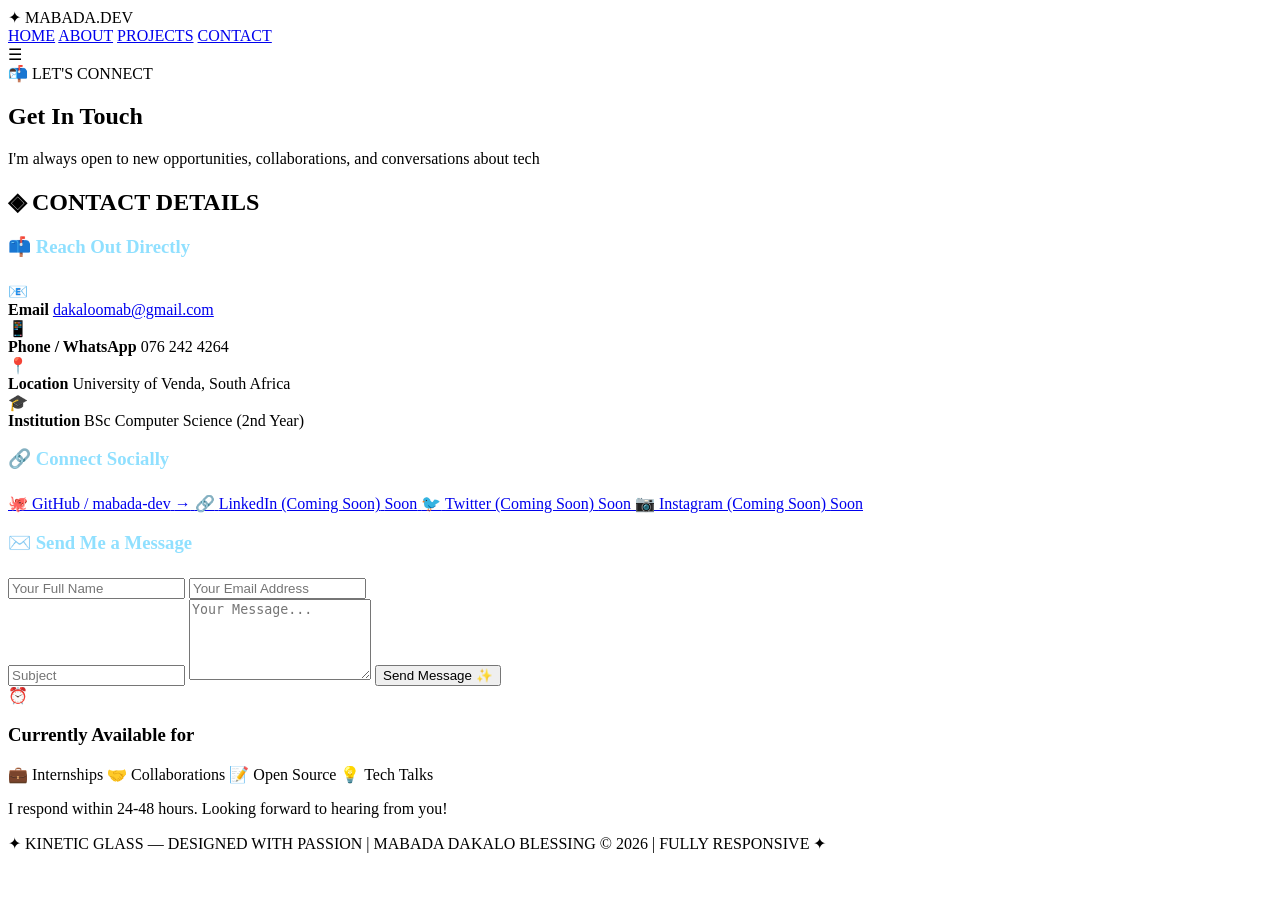
==== contact.html @ 3f31da8a "Add files via upload" ====
<!DOCTYPE html>
<html lang="en">
<head>
  <meta charset="UTF-8">
  <meta name="viewport" content="width=device-width, initial-scale=1.0, user-scalable=yes">
  <title>Mabada Dakalo | Contact</title>
  <link rel="stylesheet" href="css/style.css">
  <link href="https://fonts.googleapis.com/css2?family=Plus+Jakarta+Sans:wght@300;400;500;600;700;800&family=Inter:wght@300;400;500;600;700&display=swap" rel="stylesheet">
</head>
<body>
  <div class="orb orb1"></div>
  <div class="orb orb2"></div>
  <div class="orb orb3"></div>

  <div class="container">
    <nav>
      <div class="logo">✦ MABADA.DEV</div>
      <div class="nav-links">
        <a href="index.html">HOME</a>
        <a href="about.html">ABOUT</a>
        <a href="projects.html">PROJECTS</a>
        <a href="contact.html" class="active">CONTACT</a>
      </div>
      <div class="menu-toggle" id="menuToggle">☰</div>
    </nav>

    <!-- Contact Hero - No Image Slider -->
    <section>
      <div class="glass-panel contact-hero no-slider">
        <div class="contact-hero-text full-width">
          <div class="greeting-badge">📬 LET'S CONNECT</div>
          <h1>Get In <span class="gradient-text">Touch</span></h1>
          <p>I'm always open to new opportunities, collaborations, and conversations about tech</p>
        </div>
      </div>
    </section>

    <!-- Contact Information -->
    <section>
      <h2 class="section-title">◈ CONTACT DETAILS</h2>
      <div class="contact-grid glass-panel">
        <div class="contact-info-card">
          <h3 style="color:#90e0ff; margin-bottom: 1.5rem;">📫 Reach Out Directly</h3>
          
          <div class="contact-detail-item">
            <div class="contact-icon">📧</div>
            <div>
              <strong>Email</strong>
              <a href="mailto:dakaloomab@gmail.com" class="contact-value">dakaloomab@gmail.com</a>
            </div>
          </div>
          
          <div class="contact-detail-item">
            <div class="contact-icon">📱</div>
            <div>
              <strong>Phone / WhatsApp</strong>
              <span class="contact-value">076 242 4264</span>
            </div>
          </div>
          
          <div class="contact-detail-item">
            <div class="contact-icon">📍</div>
            <div>
              <strong>Location</strong>
              <span class="contact-value">University of Venda, South Africa</span>
            </div>
          </div>
          
          <div class="contact-detail-item">
            <div class="contact-icon">🎓</div>
            <div>
              <strong>Institution</strong>
              <span class="contact-value">BSc Computer Science (2nd Year)</span>
            </div>
          </div>
        </div>

        <div class="social-card">
          <h3 style="color:#90e0ff; margin-bottom: 1.5rem;">🔗 Connect Socially</h3>
          <div class="social-links-list">
            <a href="https://github.com/mabada-dev" class="social-link" target="_blank">
              <span class="social-icon">🐙</span>
              <span>GitHub / mabada-dev</span>
              <span class="arrow">→</span>
            </a>
            <a href="#" class="social-link coming-soon">
              <span class="social-icon">🔗</span>
              <span>LinkedIn (Coming Soon)</span>
              <span class="soon-badge">Soon</span>
            </a>
            <a href="#" class="social-link coming-soon">
              <span class="social-icon">🐦</span>
              <span>Twitter (Coming Soon)</span>
              <span class="soon-badge">Soon</span>
            </a>
            <a href="#" class="social-link coming-soon">
              <span class="social-icon">📷</span>
              <span>Instagram (Coming Soon)</span>
              <span class="soon-badge">Soon</span>
            </a>
          </div>
        </div>
      </div>
    </section>

    <!-- Contact Form -->
    <div class="glass-panel form-container">
      <h3 style="color:#90e0ff; margin-bottom: 1.5rem;">✉️ Send Me a Message</h3>
      <form id="contactForm" class="contact-form">
        <div class="form-row">
          <input type="text" id="formName" placeholder="Your Full Name" required>
          <input type="email" id="formEmail" placeholder="Your Email Address" required>
        </div>
        <input type="text" id="formSubject" placeholder="Subject">
        <textarea id="formMessage" rows="5" placeholder="Your Message..."></textarea>
        <button type="submit" class="submit-btn">Send Message ✨</button>
      </form>
      <div id="formStatus" class="form-status"></div>
    </div>

    <!-- Availability Section -->
    <div class="glass-panel availability-card">
      <div class="availability-icon">⏰</div>
      <h3>Currently Available for</h3>
      <div class="availability-tags">
        <span>💼 Internships</span>
        <span>🤝 Collaborations</span>
        <span>📝 Open Source</span>
        <span>💡 Tech Talks</span>
      </div>
      <p class="availability-note">I respond within 24-48 hours. Looking forward to hearing from you!</p>
    </div>

    <footer>
      <p>✦ KINETIC GLASS — DESIGNED WITH PASSION | MABADA DAKALO BLESSING © 2026 | FULLY RESPONSIVE ✦</p>
    </footer>
  </div>

  <script src="js/script.js"></script>
</body>
</html>
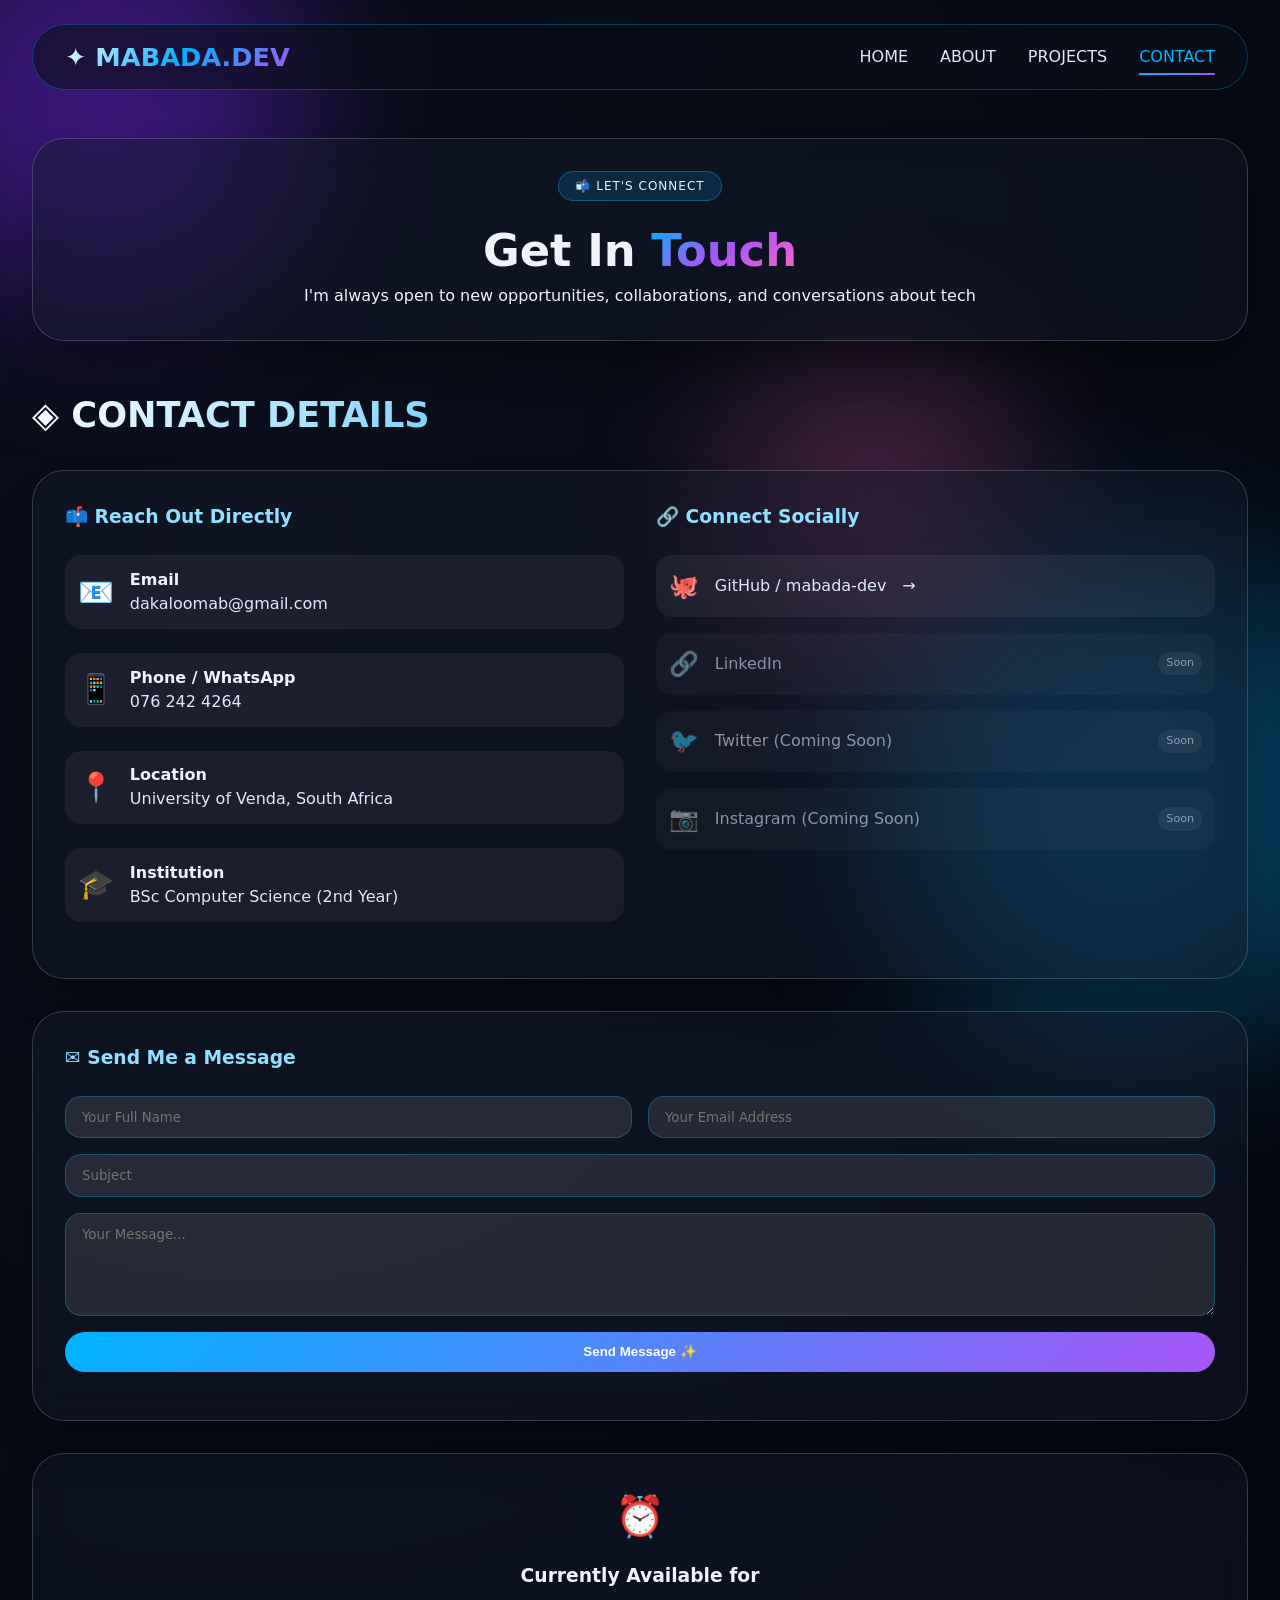
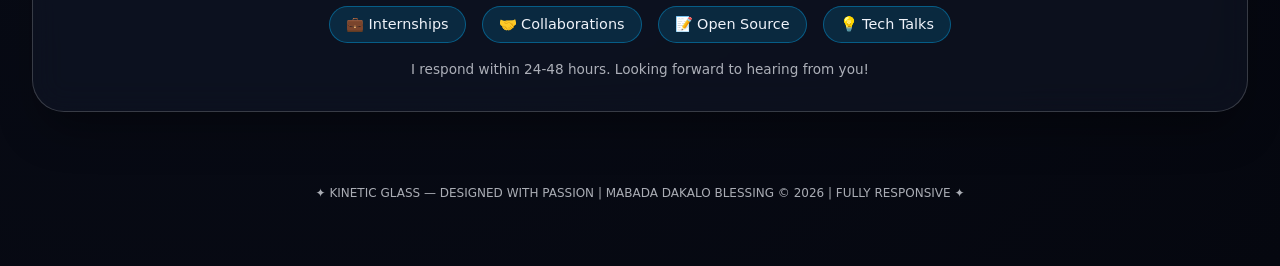
==== commit 3b7cca0a: "Update contact.html" ====
--- a/contact.html
+++ b/contact.html
@@ -78,14 +78,14 @@
         <div class="social-card">
           <h3 style="color:#90e0ff; margin-bottom: 1.5rem;">🔗 Connect Socially</h3>
           <div class="social-links-list">
-            <a href="https://github.com/mabada-dev" class="social-link" target="_blank">
+            <a href="https://github.com/Dakalo-rgb" class="social-link" target="_blank">
               <span class="social-icon">🐙</span>
               <span>GitHub / mabada-dev</span>
               <span class="arrow">→</span>
             </a>
-            <a href="#" class="social-link coming-soon">
+            <a href="https://www.linkedin.com/in/dakalo-blessing-mabada-2b1506398?utm_source=share_via&utm_content=profile&utm_medium=member_ios" class="social-link coming-soon">
               <span class="social-icon">🔗</span>
-              <span>LinkedIn (Coming Soon)</span>
+              <span>LinkedIn</span>
               <span class="soon-badge">Soon</span>
             </a>
             <a href="#" class="social-link coming-soon">
--- a/css/style.css
+++ b/css/style.css
@@ -0,0 +1,1186 @@
+* {
+  margin: 0;
+  padding: 0;
+  box-sizing: border-box;
+}
+
+body {
+  font-family: 'Plus Jakarta Sans', 'Inter', 'Segoe UI', system-ui, sans-serif;
+  background: radial-gradient(ellipse at 20% 30%, #0b0f1c, #05070f);
+  color: #f0f3fa;
+  line-height: 1.5;
+  scroll-behavior: smooth;
+  overflow-x: hidden;
+}
+
+/* Animated floating orbs */
+.orb {
+  position: fixed;
+  border-radius: 50%;
+  filter: blur(80px);
+  opacity: 0.5;
+  pointer-events: none;
+  z-index: 0;
+  animation: floatOrb 18s infinite ease-in-out;
+}
+
+@keyframes floatOrb {
+  0% { transform: translate(0, 0) scale(1); }
+  50% { transform: translate(5%, 5%) scale(1.1); }
+  100% { transform: translate(0, 0) scale(1); }
+}
+
+.orb1 { width: 400px; height: 400px; background: #6b21d5; top: -100px; left: -100px; }
+.orb2 { width: 500px; height: 500px; background: #00b4ff; bottom: -150px; right: -100px; opacity: 0.3; animation-delay: 3s; }
+.orb3 { width: 300px; height: 300px; background: #ff66c0; top: 40%; right: 20%; opacity: 0.25; animation-delay: 6s; }
+
+.container {
+  max-width: 1300px;
+  margin: 0 auto;
+  padding: 1.5rem 2rem 4rem;
+  position: relative;
+  z-index: 10;
+}
+
+/* Glass panel effect */
+.glass-panel {
+  background: rgba(20, 28, 45, 0.45);
+  backdrop-filter: blur(16px);
+  border-radius: 2rem;
+  border: 1px solid rgba(255, 255, 255, 0.18);
+  box-shadow: 0 25px 45px -12px rgba(0, 0, 0, 0.4);
+  transition: all 0.35s ease;
+}
+
+.glass-panel:hover {
+  border-color: rgba(0, 180, 255, 0.5);
+  box-shadow: 0 30px 50px -18px rgba(0, 180, 255, 0.25);
+}
+
+/* Navigation */
+nav {
+  display: flex;
+  justify-content: space-between;
+  align-items: center;
+  flex-wrap: wrap;
+  gap: 1rem;
+  padding: 0.8rem 2rem;
+  background: rgba(10, 15, 28, 0.6);
+  backdrop-filter: blur(20px);
+  border-radius: 3rem;
+  border: 1px solid rgba(0, 180, 255, 0.3);
+  margin-bottom: 3rem;
+  position: sticky;
+  top: 1rem;
+  z-index: 100;
+}
+
+.logo {
+  font-size: 1.6rem;
+  font-weight: 700;
+  background: linear-gradient(135deg, #ffffff, #00b4ff, #a855f7);
+  -webkit-background-clip: text;
+  background-clip: text;
+  color: transparent;
+}
+
+.nav-links {
+  display: flex;
+  gap: 2rem;
+  flex-wrap: wrap;
+}
+
+.nav-links a {
+  color: #e0e7ff;
+  text-decoration: none;
+  font-weight: 500;
+  transition: 0.2s;
+  position: relative;
+}
+
+.nav-links a::after {
+  content: '';
+  position: absolute;
+  bottom: -6px;
+  left: 0;
+  width: 0;
+  height: 2px;
+  background: linear-gradient(90deg, #00b4ff, #a855f7);
+  transition: width 0.25s;
+}
+
+.nav-links a:hover::after,
+.nav-links a.active::after {
+  width: 100%;
+}
+
+.nav-links a:hover,
+.nav-links a.active {
+  color: #00b4ff;
+}
+
+.menu-toggle {
+  display: none;
+  font-size: 1.8rem;
+  cursor: pointer;
+  color: white;
+}
+
+/* Section Title */
+.section-title {
+  font-size: 2.2rem;
+  font-weight: 700;
+  margin-bottom: 1.8rem;
+  margin-top: 1rem;
+  background: linear-gradient(125deg, #ffffff, #7dd3fc);
+  -webkit-background-clip: text;
+  background-clip: text;
+  color: transparent;
+  display: inline-block;
+}
+
+.gradient-text {
+  background: linear-gradient(145deg, #00b4ff, #a855f7, #ff66c0);
+  -webkit-background-clip: text;
+  background-clip: text;
+  color: transparent;
+}
+
+/* Hero Grid - Desktop Layout */
+.hero-grid {
+  display: flex;
+  flex-wrap: wrap;
+  gap: 3rem;
+  align-items: center;
+  padding: 2.5rem;
+}
+
+/* Desktop: Text on left, Image on right */
+.hero-text {
+  flex: 1.5;
+  order: 1;
+}
+
+.hero-photo {
+  flex: 1;
+  order: 2;
+}
+
+.hero-description {
+  display: none;
+}
+
+/* Hide mobile-only elements on desktop */
+.mobile-only {
+  display: none;
+}
+
+.desktop-only {
+  display: block;
+}
+
+.greeting-badge {
+  display: inline-block;
+  background: rgba(0, 180, 255, 0.15);
+  border: 1px solid #00b4ff60;
+  padding: 0.3rem 1rem;
+  border-radius: 2rem;
+  font-size: 0.75rem;
+  margin-bottom: 1rem;
+  letter-spacing: 1px;
+}
+
+.hero-text h1 {
+  font-size: 3.5rem;
+  font-weight: 800;
+  line-height: 1.2;
+  margin-bottom: 0.5rem;
+}
+
+.kinetic-tag {
+  display: inline-block;
+  background: rgba(0, 180, 255, 0.2);
+  backdrop-filter: blur(4px);
+  padding: 0.3rem 1.2rem;
+  border-radius: 3rem;
+  font-size: 0.85rem;
+  border: 1px solid #00b4ff60;
+  margin: 0.8rem 0;
+}
+
+.hero-badges {
+  display: flex;
+  flex-wrap: wrap;
+  gap: 0.7rem;
+  margin: 1rem 0;
+}
+
+.badge {
+  background: rgba(0, 180, 255, 0.15);
+  border: 1px solid #00b4ff60;
+  padding: 0.3rem 1rem;
+  border-radius: 2rem;
+  font-size: 0.8rem;
+}
+
+.hero-buttons {
+  display: flex;
+  gap: 1rem;
+  flex-wrap: wrap;
+  margin-top: 1.5rem;
+}
+
+.cta-btn {
+  display: inline-block;
+  padding: 0.8rem 2rem;
+  border-radius: 2rem;
+  text-decoration: none;
+  font-weight: 600;
+  transition: all 0.3s ease;
+  cursor: pointer;
+}
+
+.cta-btn.primary {
+  background: linear-gradient(135deg, #00b4ff, #a855f7);
+  color: white;
+  border: none;
+}
+
+.cta-btn.primary:hover {
+  transform: translateY(-3px);
+  box-shadow: 0 10px 25px -8px rgba(0, 180, 255, 0.5);
+}
+
+.cta-btn.secondary {
+  background: transparent;
+  border: 2px solid #00b4ff;
+  color: #00b4ff;
+}
+
+.cta-btn.secondary:hover {
+  background: rgba(0, 180, 255, 0.1);
+  transform: translateY(-3px);
+}
+
+/* Sharp Image Slider - Modern Rectangular Design */
+.hero-photo, .about-photo, .projects-photo, .contact-photo {
+  flex: 1;
+  display: flex;
+  justify-content: center;
+}
+
+.sharp-slider-container {
+  position: relative;
+  width: 360px;
+  height: 420px;
+}
+
+.sharp-slider-container.small-slider {
+  width: 300px;
+  height: 360px;
+}
+
+.sharp-slider {
+  position: relative;
+  width: 100%;
+  height: 100%;
+}
+
+.sharp-slide {
+  position: absolute;
+  top: 0;
+  left: 0;
+  width: 100%;
+  height: 100%;
+  opacity: 0;
+  transition: opacity 0.4s ease-in-out;
+}
+
+.sharp-slide.active {
+  opacity: 1;
+}
+
+.image-frame {
+  width: 100%;
+  height: 100%;
+  background: linear-gradient(135deg, #1a1f35, #0d1225);
+  border-radius: 16px;
+  overflow: hidden;
+  box-shadow: 0 20px 35px -12px rgba(0, 0, 0, 0.4);
+  border: 1px solid rgba(0, 180, 255, 0.3);
+  transition: all 0.3s ease;
+  display: flex;
+  flex-direction: column;
+}
+
+.image-frame:hover {
+  transform: translateY(-5px);
+  border-color: #00b4ff;
+  box-shadow: 0 25px 40px -15px rgba(0, 180, 255, 0.3);
+}
+
+.sharp-image {
+  width: 100%;
+  height: 85%;
+  object-fit: cover;
+  display: block;
+}
+
+.image-caption {
+  height: 15%;
+  display: flex;
+  align-items: center;
+  justify-content: center;
+  background: linear-gradient(135deg, rgba(0, 180, 255, 0.15), rgba(168, 85, 247, 0.1));
+  font-size: 0.85rem;
+  font-weight: 500;
+  color: #e0e7ff;
+  border-top: 1px solid rgba(0, 180, 255, 0.2);
+}
+
+.sharp-slider-btn {
+  position: absolute;
+  top: 50%;
+  transform: translateY(-50%);
+  background: rgba(0, 0, 0, 0.6);
+  backdrop-filter: blur(4px);
+  border: 1px solid rgba(0, 180, 255, 0.5);
+  color: white;
+  cursor: pointer;
+  width: 36px;
+  height: 36px;
+  border-radius: 50%;
+  font-size: 1rem;
+  transition: all 0.2s;
+  z-index: 20;
+  display: flex;
+  align-items: center;
+  justify-content: center;
+}
+
+.sharp-slider-btn:hover {
+  background: #00b4ff;
+  transform: translateY(-50%) scale(1.1);
+}
+
+.sharp-prev, .about-sharp-prev, .projects-sharp-prev, .contact-sharp-prev {
+  left: -18px;
+}
+
+.sharp-next, .about-sharp-next, .projects-sharp-next, .contact-sharp-next {
+  right: -18px;
+}
+
+.sharp-slider-dots {
+  position: absolute;
+  bottom: -30px;
+  left: 50%;
+  transform: translateX(-50%);
+  display: flex;
+  gap: 0.6rem;
+}
+
+.sharp-dot {
+  width: 10px;
+  height: 10px;
+  border-radius: 50%;
+  background: rgba(255, 255, 255, 0.4);
+  cursor: pointer;
+  transition: all 0.2s;
+}
+
+.sharp-dot.active {
+  background: #00b4ff;
+  width: 24px;
+  border-radius: 10px;
+}
+
+/* Stats Section */
+.stats-section {
+  margin: 3rem 0;
+}
+
+.stats-grid {
+  display: grid;
+  grid-template-columns: repeat(auto-fit, minmax(200px, 1fr));
+  gap: 1.5rem;
+}
+
+.stat-card {
+  text-align: center;
+  padding: 1.8rem;
+  transition: transform 0.3s ease;
+}
+
+.stat-card:hover {
+  transform: translateY(-5px);
+}
+
+.stat-number {
+  font-size: 2.8rem;
+  font-weight: 800;
+  background: linear-gradient(135deg, #00b4ff, #a855f7);
+  -webkit-background-clip: text;
+  background-clip: text;
+  color: transparent;
+  margin-bottom: 0.5rem;
+}
+
+.stat-label {
+  font-size: 1.1rem;
+  font-weight: 600;
+  margin-bottom: 0.3rem;
+}
+
+.stat-desc {
+  font-size: 0.8rem;
+  opacity: 0.7;
+}
+
+/* Highlights Section */
+.highlights-grid {
+  display: flex;
+  flex-wrap: wrap;
+  gap: 1.5rem;
+  margin-top: 2rem;
+}
+
+.highlight-card {
+  flex: 1;
+  min-width: 200px;
+  padding: 1.8rem;
+  text-align: center;
+}
+
+.highlight-icon {
+  font-size: 2.5rem;
+  margin-bottom: 1rem;
+}
+
+/* Tech Stack Section */
+.tech-stack-section {
+  margin: 3rem 0;
+}
+
+.tech-grid {
+  display: grid;
+  grid-template-columns: repeat(auto-fit, minmax(250px, 1fr));
+  gap: 2rem;
+  padding: 2rem;
+}
+
+.tech-category h3 {
+  color: #90e0ff;
+  margin-bottom: 1rem;
+  font-size: 1.2rem;
+}
+
+.tech-items {
+  display: flex;
+  flex-wrap: wrap;
+  gap: 0.7rem;
+}
+
+.tech-item {
+  background: rgba(0, 180, 255, 0.15);
+  border: 1px solid #00b4ff60;
+  padding: 0.4rem 1rem;
+  border-radius: 2rem;
+  font-size: 0.8rem;
+  transition: all 0.2s;
+}
+
+.tech-item:hover {
+  background: rgba(0, 180, 255, 0.3);
+  transform: translateY(-2px);
+}
+
+/* Learning Section */
+.learning-section {
+  margin: 3rem 0;
+}
+
+.learning-card {
+  padding: 2rem;
+}
+
+.learning-icon {
+  font-size: 2.5rem;
+  text-align: center;
+  margin-bottom: 1rem;
+}
+
+.learning-card h3 {
+  text-align: center;
+  margin-bottom: 1.5rem;
+  color: #90e0ff;
+}
+
+.learning-item {
+  margin-bottom: 1.2rem;
+}
+
+.learning-name {
+  display: block;
+  margin-bottom: 0.4rem;
+  font-size: 0.9rem;
+  font-weight: 500;
+}
+
+.progress-bar {
+  background: rgba(255, 255, 255, 0.1);
+  border-radius: 1rem;
+  height: 8px;
+  overflow: hidden;
+}
+
+.progress {
+  background: linear-gradient(90deg, #00b4ff, #a855f7);
+  border-radius: 1rem;
+  height: 100%;
+  width: 0%;
+  transition: width 1s ease;
+}
+
+/* About Page */
+.about-hero, .projects-hero, .contact-hero {
+  display: flex;
+  flex-wrap: wrap;
+  gap: 2rem;
+  align-items: center;
+  padding: 2rem;
+  margin-bottom: 2rem;
+}
+
+.about-hero-text, .projects-hero-text, .contact-hero-text {
+  flex: 1;
+}
+
+.about-hero-text h1, .projects-hero-text h1, .contact-hero-text h1 {
+  font-size: 2.8rem;
+}
+
+.about-flex {
+  display: flex;
+  flex-wrap: wrap;
+  gap: 2rem;
+  padding: 2rem;
+}
+
+.about-item {
+  flex: 1;
+}
+
+.about-item ul {
+  margin-left: 1.2rem;
+  margin-bottom: 1rem;
+}
+
+.about-item li {
+  margin-bottom: 0.3rem;
+}
+
+.skill-cloud {
+  display: flex;
+  flex-wrap: wrap;
+  gap: 0.7rem;
+  margin-top: 1rem;
+}
+
+.skill-glow {
+  background: rgba(0, 180, 255, 0.15);
+  border: 1px solid #00b4ff60;
+  padding: 0.4rem 1.2rem;
+  border-radius: 2rem;
+  font-size: 0.8rem;
+}
+
+.personal-info {
+  padding: 2rem;
+  margin-top: 2rem;
+}
+
+.info-grid {
+  display: grid;
+  grid-template-columns: repeat(auto-fit, minmax(250px, 1fr));
+  gap: 1rem;
+}
+
+.info-item {
+  padding: 0.5rem;
+  background: rgba(255, 255, 255, 0.05);
+  border-radius: 0.8rem;
+}
+
+/* No Slider / Full Width Hero Sections */
+.about-hero.no-slider,
+.projects-hero.no-slider,
+.contact-hero.no-slider {
+  justify-content: center;
+  text-align: center;
+}
+
+.full-width {
+  text-align: center;
+  width: 100%;
+}
+
+.full-width .greeting-badge {
+  margin-bottom: 1rem;
+}
+
+/* Projects Page */
+.projects-grid {
+  display: flex;
+  flex-wrap: wrap;
+  gap: 2rem;
+  margin-bottom: 2rem;
+}
+
+.project-card {
+  flex: 1;
+  min-width: 300px;
+  padding: 1.8rem;
+  position: relative;
+  transition: all 0.3s;
+}
+
+.project-card:hover {
+  transform: translateY(-8px);
+}
+
+.project-badge {
+  position: absolute;
+  top: 1rem;
+  right: 1rem;
+  background: linear-gradient(135deg, #00b4ff, #a855f7);
+  padding: 0.2rem 0.8rem;
+  border-radius: 2rem;
+  font-size: 0.7rem;
+  font-weight: bold;
+}
+
+.project-icon {
+  font-size: 2.5rem;
+  margin-bottom: 1rem;
+}
+
+.project-card h3 {
+  font-size: 1.5rem;
+  margin-bottom: 0.8rem;
+  background: linear-gradient(120deg, #fff, #c084fc);
+  -webkit-background-clip: text;
+  background-clip: text;
+  color: transparent;
+}
+
+.project-desc {
+  margin: 0.8rem 0;
+  opacity: 0.9;
+}
+
+.project-features-list {
+  margin: 1rem 0;
+  font-size: 0.85rem;
+}
+
+.project-features-list ul {
+  margin-left: 1.2rem;
+  margin-top: 0.3rem;
+}
+
+.tech-used {
+  display: flex;
+  flex-wrap: wrap;
+  gap: 0.5rem;
+  margin: 1rem 0;
+}
+
+.tech-used span {
+  background: rgba(0, 0, 0, 0.4);
+  padding: 0.2rem 0.8rem;
+  border-radius: 2rem;
+  font-size: 0.7rem;
+  border-left: 2px solid #00b4ff;
+}
+
+.project-link {
+  display: inline-block;
+  color: #00b4ff;
+  text-decoration: none;
+  font-weight: 600;
+  margin-top: 1rem;
+  transition: 0.2s;
+}
+
+.project-link:hover {
+  color: #ff66c0;
+  transform: translateX(5px);
+}
+
+.github-section {
+  margin-top: 2rem;
+}
+
+.github-card {
+  text-align: center;
+  padding: 2rem;
+}
+
+.github-icon {
+  font-size: 3rem;
+  margin-bottom: 1rem;
+}
+
+/* Contact Page */
+.contact-grid {
+  display: flex;
+  flex-wrap: wrap;
+  gap: 2rem;
+  padding: 2rem;
+}
+
+.contact-info-card, .social-card {
+  flex: 1;
+}
+
+.contact-detail-item {
+  display: flex;
+  align-items: center;
+  gap: 1rem;
+  margin-bottom: 1.5rem;
+  padding: 0.8rem;
+  background: rgba(255, 255, 255, 0.05);
+  border-radius: 1rem;
+}
+
+.contact-icon {
+  font-size: 1.8rem;
+}
+
+.contact-value {
+  display: block;
+  color: #e0e7ff;
+  text-decoration: none;
+}
+
+.contact-value a {
+  color: #e0e7ff;
+  text-decoration: none;
+}
+
+.social-links-list {
+  display: flex;
+  flex-direction: column;
+  gap: 1rem;
+}
+
+.social-link {
+  display: flex;
+  align-items: center;
+  gap: 1rem;
+  padding: 0.8rem;
+  background: rgba(255, 255, 255, 0.05);
+  border-radius: 1rem;
+  text-decoration: none;
+  color: #e0e7ff;
+  transition: 0.2s;
+}
+
+.social-link:hover:not(.coming-soon) {
+  background: rgba(0, 180, 255, 0.2);
+  transform: translateX(5px);
+}
+
+.social-icon {
+  font-size: 1.5rem;
+}
+
+.coming-soon {
+  opacity: 0.6;
+  cursor: not-allowed;
+}
+
+.soon-badge {
+  margin-left: auto;
+  font-size: 0.7rem;
+  padding: 0.2rem 0.5rem;
+  background: rgba(255, 255, 255, 0.1);
+  border-radius: 1rem;
+}
+
+.form-container {
+  padding: 2rem;
+  margin-top: 2rem;
+}
+
+.contact-form {
+  display: flex;
+  flex-direction: column;
+  gap: 1rem;
+}
+
+.form-row {
+  display: flex;
+  gap: 1rem;
+  flex-wrap: wrap;
+}
+
+.form-row input {
+  flex: 1;
+}
+
+.contact-form input, .contact-form textarea {
+  background: rgba(255, 255, 255, 0.1);
+  border: 1px solid rgba(0, 180, 255, 0.3);
+  border-radius: 1rem;
+  padding: 0.8rem 1rem;
+  color: white;
+  font-family: inherit;
+}
+
+.contact-form input:focus, .contact-form textarea:focus {
+  outline: none;
+  border-color: #00b4ff;
+}
+
+.submit-btn {
+  background: linear-gradient(135deg, #00b4ff, #a855f7);
+  border: none;
+  padding: 0.8rem 1.5rem;
+  border-radius: 2rem;
+  color: white;
+  font-weight: 600;
+  cursor: pointer;
+  transition: 0.2s;
+}
+
+.submit-btn:hover {
+  transform: scale(1.02);
+  box-shadow: 0 0 20px rgba(0, 180, 255, 0.4);
+}
+
+.form-status {
+  margin-top: 1rem;
+  text-align: center;
+}
+
+.availability-card {
+  text-align: center;
+  padding: 2rem;
+  margin-top: 2rem;
+}
+
+.availability-icon {
+  font-size: 2.5rem;
+  margin-bottom: 1rem;
+}
+
+.availability-tags {
+  display: flex;
+  flex-wrap: wrap;
+  justify-content: center;
+  gap: 1rem;
+  margin: 1rem 0;
+}
+
+.availability-tags span {
+  background: rgba(0, 180, 255, 0.15);
+  border: 1px solid #00b4ff60;
+  padding: 0.4rem 1rem;
+  border-radius: 2rem;
+  font-size: 0.9rem;
+}
+
+.availability-note {
+  font-size: 0.85rem;
+  opacity: 0.7;
+  margin-top: 1rem;
+}
+
+/* Footer */
+footer {
+  text-align: center;
+  margin-top: 3rem;
+  padding-top: 1.5rem;
+  font-size: 0.75rem;
+  opacity: 0.7;
+}
+
+/* Mobile Layout - CORRECT ORDER: Welcome -> Name -> Image -> Description */
+@media (max-width: 768px) {
+  .container {
+    padding: 1rem;
+  }
+  
+  .menu-toggle {
+    display: block;
+  }
+  
+  .nav-links {
+    display: none;
+    width: 100%;
+    flex-direction: column;
+    align-items: center;
+    gap: 1rem;
+    padding: 1rem 0;
+  }
+  
+  .nav-links.show {
+    display: flex;
+  }
+  
+  /* Hero Grid Mobile Layout */
+  .hero-grid {
+    flex-direction: column;
+    padding: 1.5rem;
+    gap: 1rem;
+  }
+  
+  /* Order on mobile:
+     1. Welcome badge & Name (hero-text)
+     2. Hero Image (hero-photo) 
+     3. Description & Buttons (hero-description)
+  */
+  .hero-text {
+    order: 1;
+    text-align: center;
+    width: 100%;
+  }
+  
+  .hero-photo {
+    order: 2;
+    width: 100%;
+    margin: 0.5rem 0;
+  }
+  
+  .hero-description {
+    order: 3;
+    display: block;
+    text-align: center;
+    width: 100%;
+  }
+  
+  /* Hide desktop kinetic tag, show mobile one */
+  .desktop-only {
+    display: none;
+  }
+  
+  .mobile-only {
+    display: inline-block;
+    margin-bottom: 1rem;
+  }
+  
+  /* Adjust text sizes for mobile */
+  .hero-text h1 {
+    font-size: 1.8rem;
+  }
+  
+  .greeting-badge {
+    display: inline-block;
+    margin-bottom: 0.5rem;
+  }
+  
+  .kinetic-tag {
+    font-size: 0.7rem;
+    padding: 0.2rem 1rem;
+  }
+  
+  .bio-text {
+    font-size: 0.95rem;
+    margin: 0.8rem 0;
+    line-height: 1.5;
+  }
+  
+  .hero-badges {
+    justify-content: center;
+    flex-wrap: wrap;
+    gap: 0.5rem;
+    margin: 1rem 0;
+  }
+  
+  .badge {
+    font-size: 0.7rem;
+    padding: 0.2rem 0.8rem;
+  }
+  
+  .hero-buttons {
+    justify-content: center;
+    gap: 0.8rem;
+  }
+  
+  .cta-btn {
+    padding: 0.6rem 1.2rem;
+    font-size: 0.85rem;
+  }
+  
+  /* Adjust slider size for mobile */
+  .sharp-slider-container {
+    width: 260px;
+    height: 320px;
+    margin: 0 auto;
+  }
+  
+  .image-caption {
+    font-size: 0.7rem;
+  }
+  
+  /* Stats grid on mobile */
+  .stats-grid {
+    grid-template-columns: repeat(2, 1fr);
+    gap: 1rem;
+  }
+  
+  .stat-card {
+    padding: 1rem;
+  }
+  
+  .stat-number {
+    font-size: 1.8rem;
+  }
+  
+  .stat-label {
+    font-size: 0.85rem;
+  }
+  
+  .stat-desc {
+    font-size: 0.65rem;
+  }
+  
+  /* Tech grid on mobile */
+  .tech-grid {
+    gap: 1.2rem;
+    padding: 1.2rem;
+  }
+  
+  .tech-category h3 {
+    font-size: 1rem;
+  }
+  
+  .tech-item {
+    font-size: 0.7rem;
+    padding: 0.25rem 0.7rem;
+  }
+  
+  /* Learning section on mobile */
+  .learning-card {
+    padding: 1.2rem;
+  }
+  
+  .learning-name {
+    font-size: 0.8rem;
+  }
+  
+  /* Highlights grid on mobile */
+  .highlights-grid {
+    gap: 1rem;
+  }
+  
+  .highlight-card {
+    padding: 1rem;
+    min-width: auto;
+  }
+  
+  .highlight-icon {
+    font-size: 1.8rem;
+  }
+  
+  .highlight-card h3 {
+    font-size: 1rem;
+  }
+  
+  .highlight-card p {
+    font-size: 0.8rem;
+  }
+  
+  /* About, Projects, Contact hero sections */
+  .about-hero, .projects-hero, .contact-hero {
+    flex-direction: column;
+    text-align: center;
+    padding: 1.5rem;
+  }
+  
+  .about-hero-text h1, .projects-hero-text h1, .contact-hero-text h1 {
+    font-size: 2rem;
+  }
+  
+  .section-title {
+    font-size: 1.6rem;
+  }
+  
+  .form-row {
+    flex-direction: column;
+  }
+  
+  .info-grid {
+    grid-template-columns: 1fr;
+  }
+  
+  .project-card {
+    min-width: 100%;
+  }
+  
+  .sharp-slider-btn {
+    width: 28px;
+    height: 28px;
+    font-size: 0.8rem;
+  }
+  
+  .sharp-prev, .about-sharp-prev, .projects-sharp-prev, .contact-sharp-prev {
+    left: -10px;
+  }
+  
+  .sharp-next, .about-sharp-next, .projects-sharp-next, .contact-sharp-next {
+    right: -10px;
+  }
+}
+
+/* For very small devices (phones under 480px) */
+@media (max-width: 480px) {
+  .sharp-slider-container {
+    width: 220px;
+    height: 280px;
+  }
+  
+  .hero-text h1 {
+    font-size: 1.5rem;
+  }
+  
+  .greeting-badge {
+    font-size: 0.65rem;
+  }
+  
+  .bio-text {
+    font-size: 0.85rem;
+  }
+  
+  .stats-grid {
+    gap: 0.8rem;
+  }
+  
+  .stat-number {
+    font-size: 1.4rem;
+  }
+  
+  .container {
+    padding: 1rem;
+  }
+}
+
+/* Desktop: Show elements inside hero-text */
+@media (min-width: 769px) {
+  .hero-description .kinetic-tag,
+  .hero-description .bio-text,
+  .hero-description .hero-badges,
+  .hero-description .hero-buttons {
+    display: none;
+  }
+  
+  /* Show these elements inside hero-text on desktop */
+  .hero-text .kinetic-tag,
+  .hero-text p,
+  .hero-text .hero-badges,
+  .hero-text .hero-buttons {
+    display: block;
+  }
+}
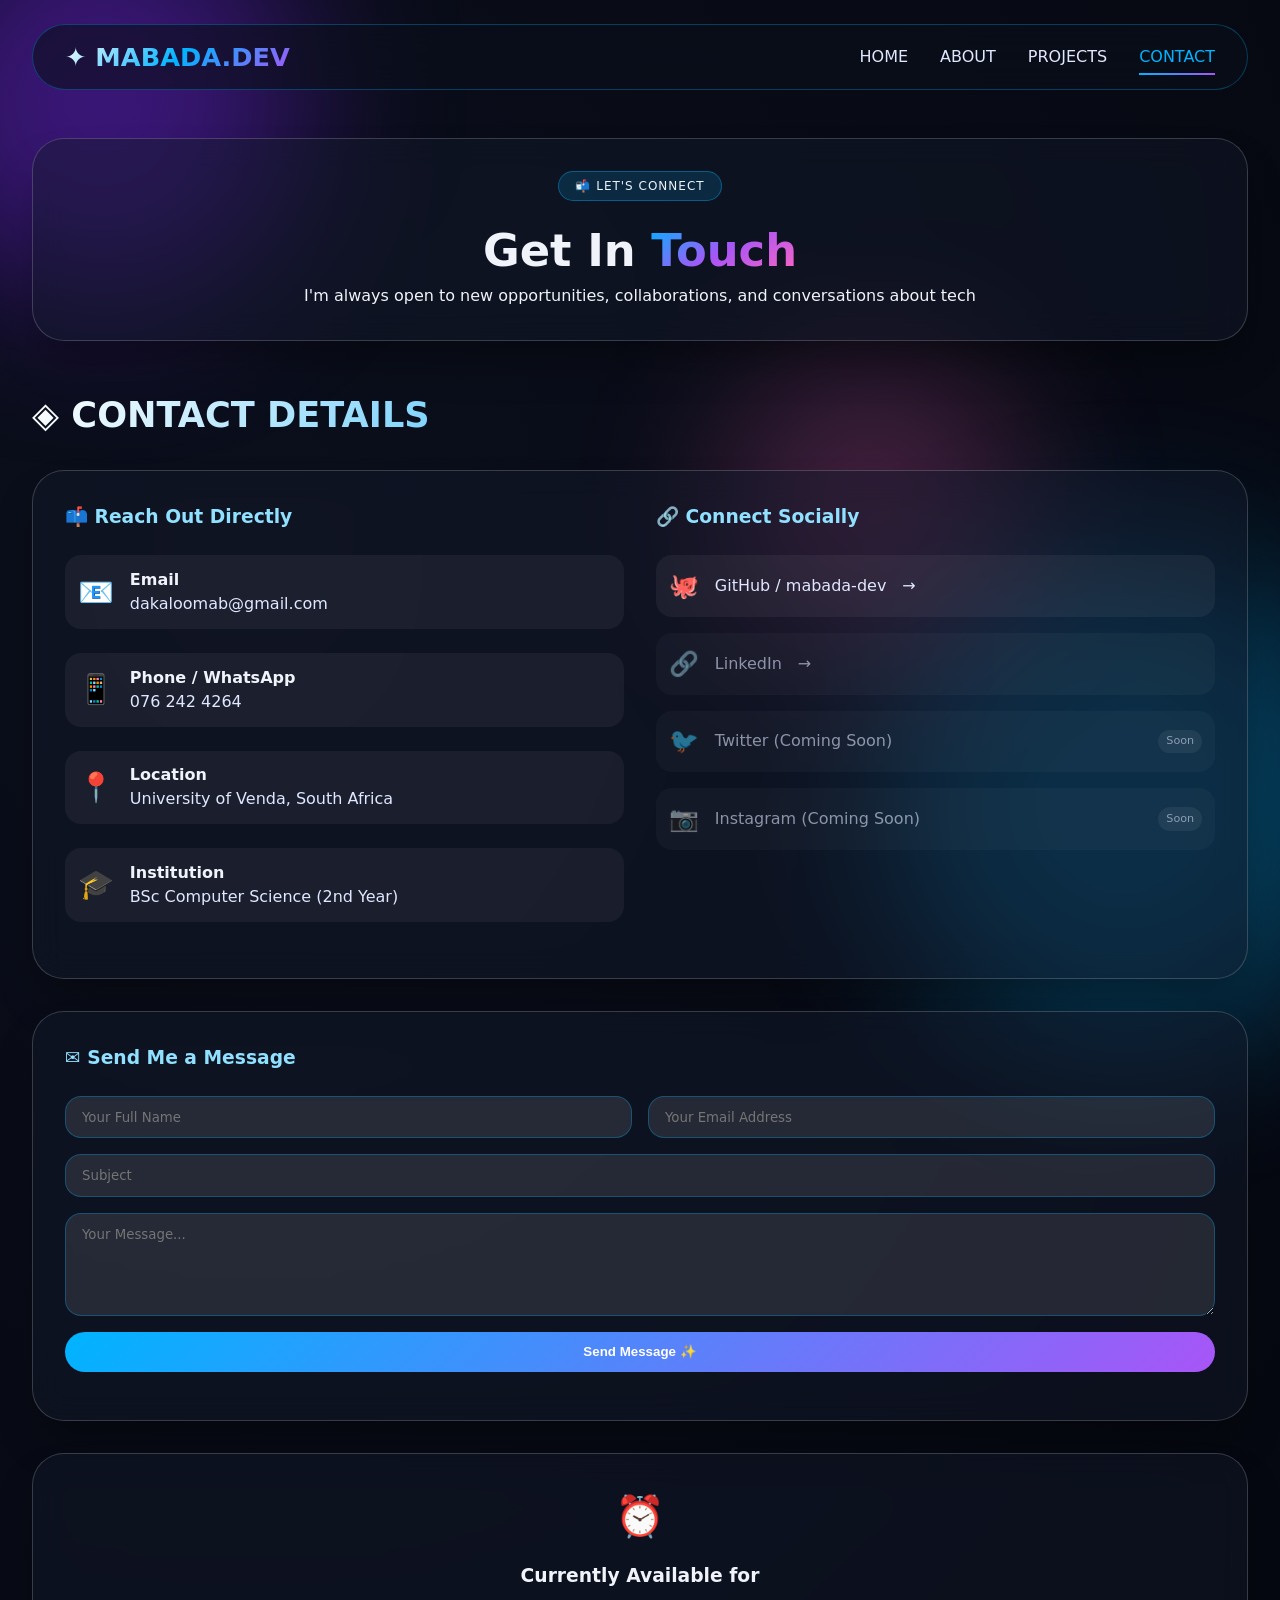
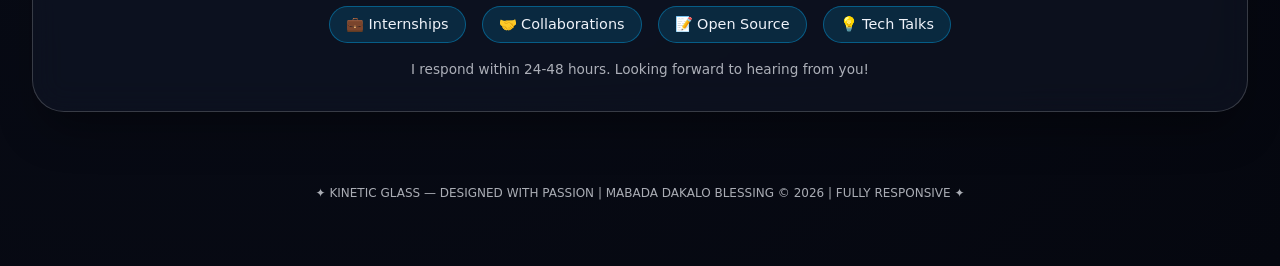
==== commit 791c7a58: "Update contact.html" ====
--- a/contact.html
+++ b/contact.html
@@ -86,7 +86,7 @@
             <a href="https://www.linkedin.com/in/dakalo-blessing-mabada-2b1506398?utm_source=share_via&utm_content=profile&utm_medium=member_ios" class="social-link coming-soon">
               <span class="social-icon">🔗</span>
               <span>LinkedIn</span>
-              <span class="soon-badge">Soon</span>
+              <span class="arrow">→</span>
             </a>
             <a href="#" class="social-link coming-soon">
               <span class="social-icon">🐦</span>
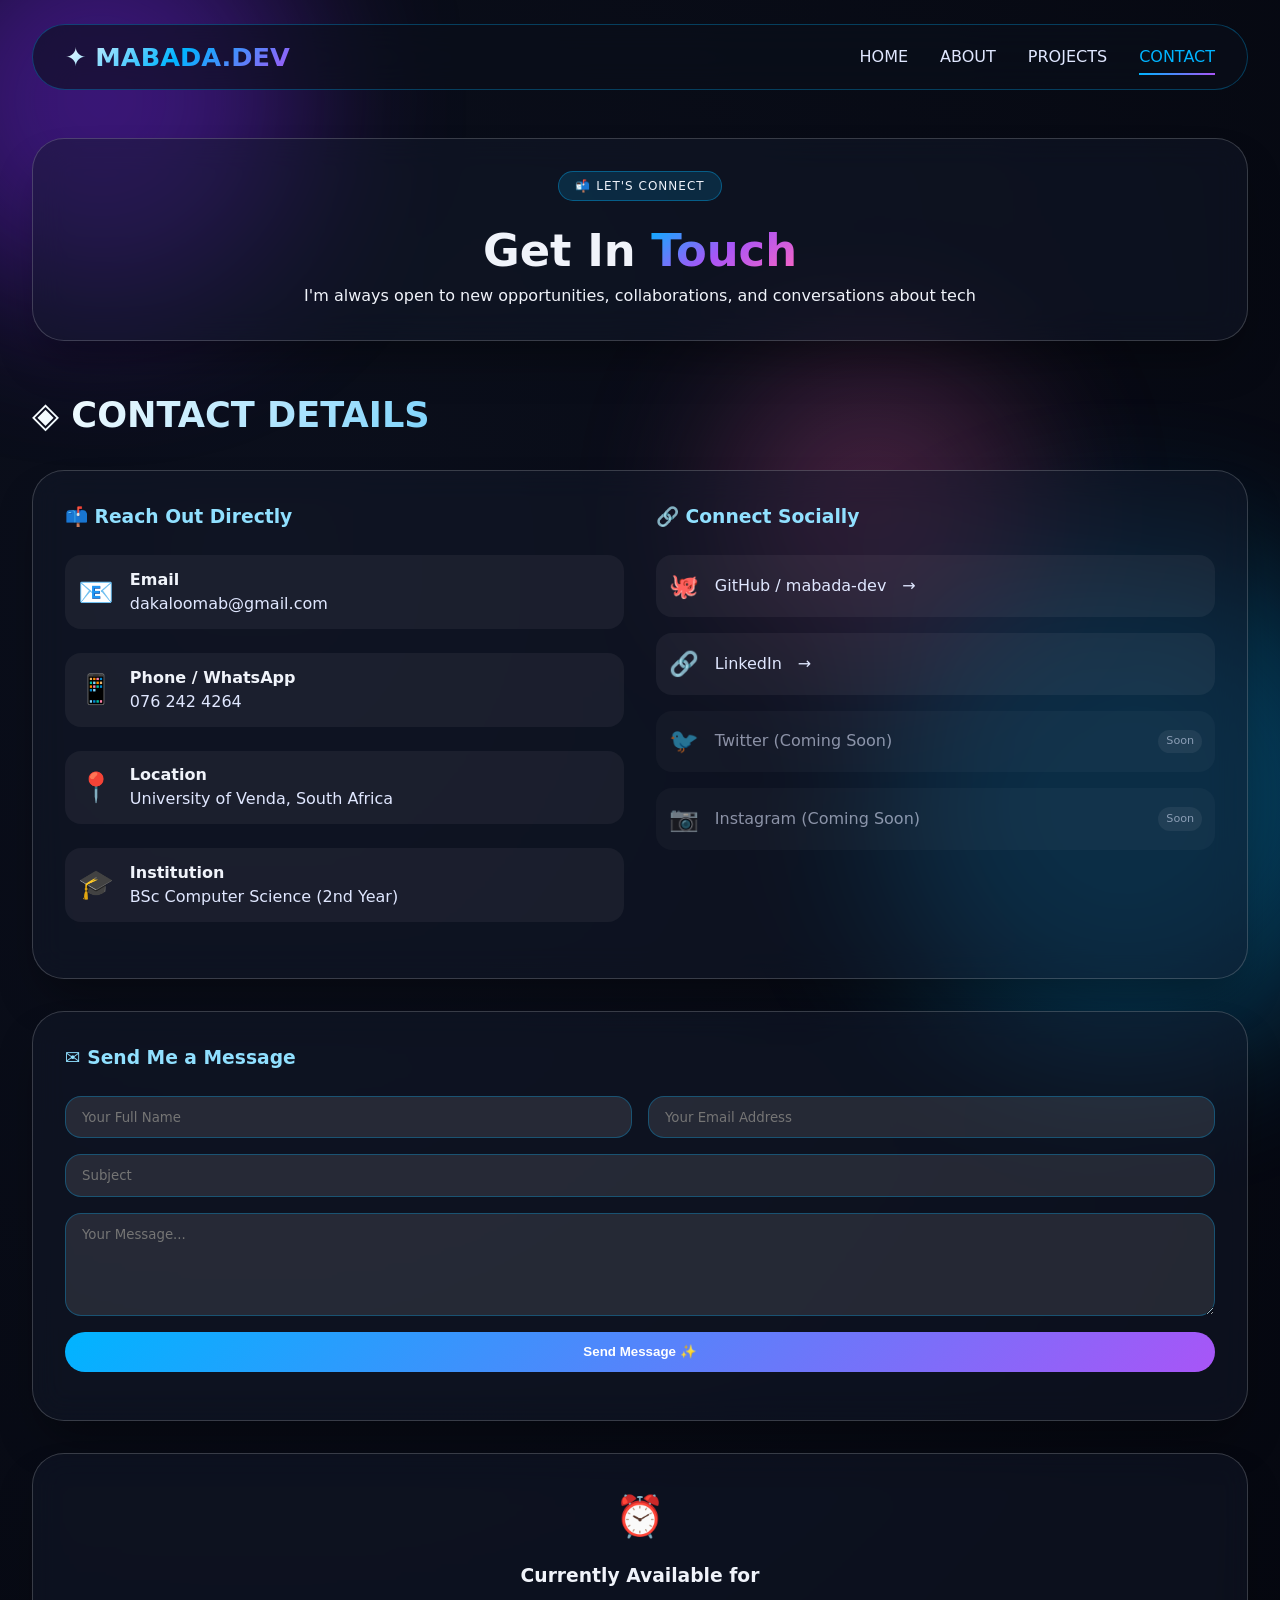
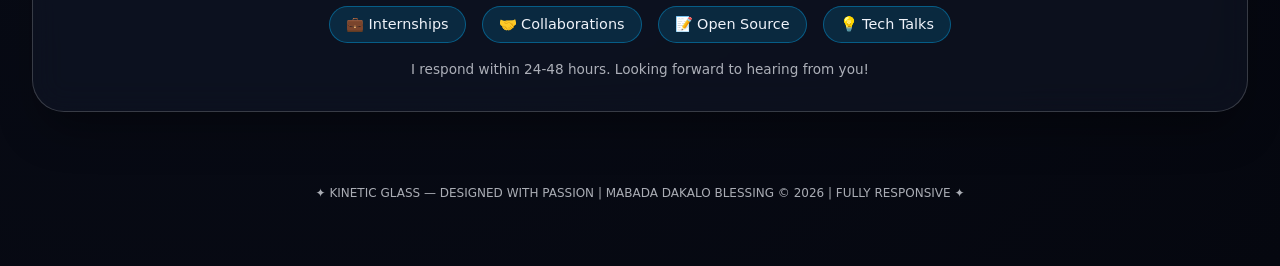
==== commit 4e5f1845: "Update contact.html" ====
--- a/contact.html
+++ b/contact.html
@@ -83,7 +83,7 @@
               <span>GitHub / mabada-dev</span>
               <span class="arrow">→</span>
             </a>
-            <a href="https://www.linkedin.com/in/dakalo-blessing-mabada-2b1506398?utm_source=share_via&utm_content=profile&utm_medium=member_ios" class="social-link coming-soon">
+            <a href="https://www.linkedin.com/in/dakalo-blessing-mabada-2b1506398?utm_source=share_via&utm_content=profile&utm_medium=member_ios" class="social-link" target="_blank">
               <span class="social-icon">🔗</span>
               <span>LinkedIn</span>
               <span class="arrow">→</span>
